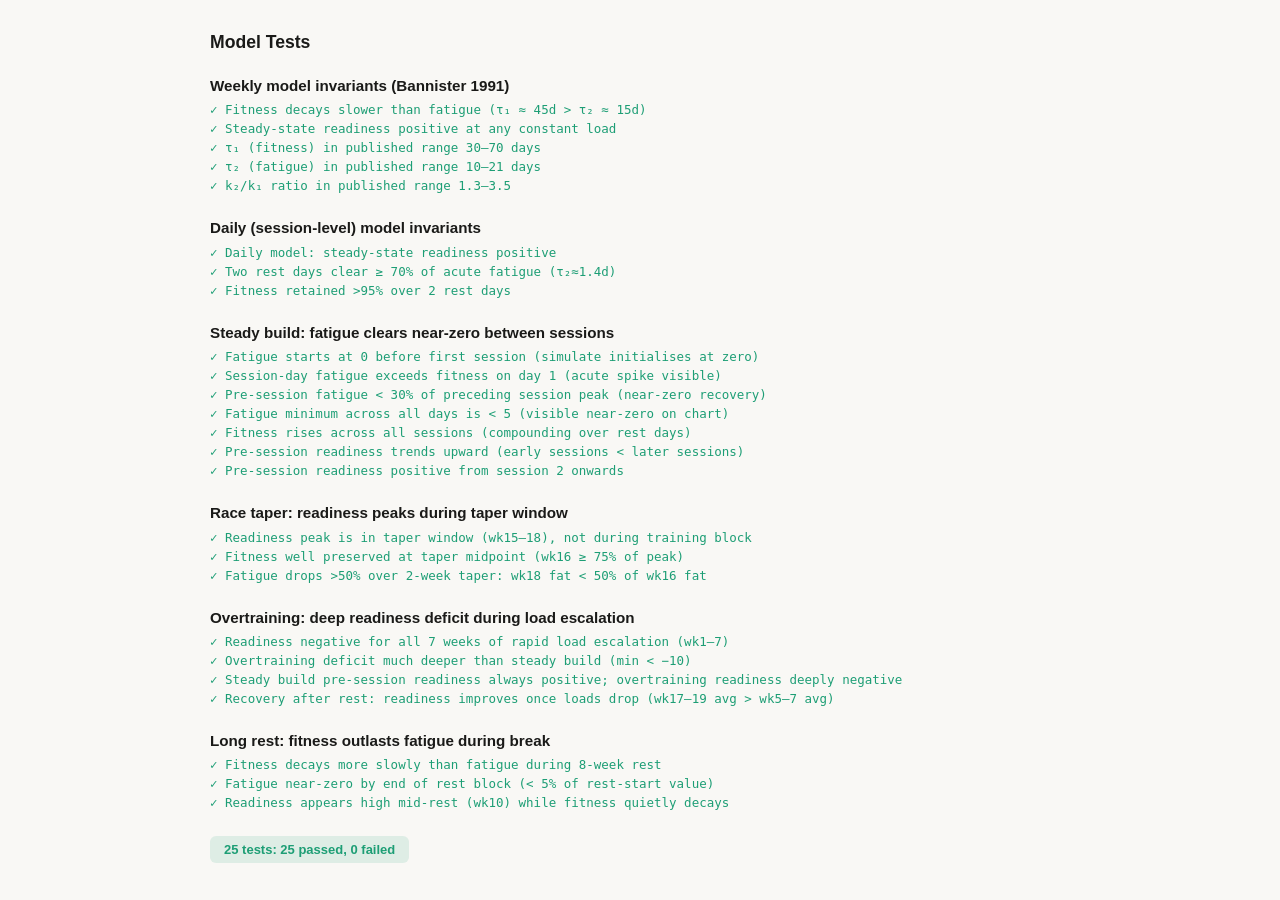
==== test/index.html @ 665fc036 "move test to visual" ====
<!DOCTYPE html>
<html lang="en">
<head>
  <meta charset="UTF-8">
  <meta name="viewport" content="width=device-width, initial-scale=1.0">
  <title>BIR – Model Tests</title>
  <link rel="stylesheet" href="../css/style.css">
</head>
<body>
  <div class="page-wrap">
    <h2>Model Tests</h2>
    <div id="test-results"></div>
  </div>
  <script type="module" src="test.js"></script>
</body>
</html>
---- css/style.css ----
*, *::before, *::after { box-sizing: border-box; margin: 0; padding: 0; }

body {
  font-family: -apple-system, BlinkMacSystemFont, "Segoe UI", Roboto, sans-serif;
  background: #f9f8f5;
  color: #1a1a18;
  padding: 2rem 1rem;
}

@media (prefers-color-scheme: dark) {
  body { background: #1a1918; color: #e0ded4; }
}

.page-wrap {
  max-width: 860px;
  margin: 0 auto;
}

h2 {
  font-size: 1.1rem;
  font-weight: 600;
  margin-bottom: 1.25rem;
  color: inherit;
}

.bir-wrap { padding: 0; }

.bir-scenario {
  display: flex;
  gap: 8px;
  flex-wrap: wrap;
  margin-bottom: 1.5rem;
}

.bir-btn {
  padding: 6px 14px;
  font-size: 13px;
  border: 1px solid #d4d2ca;
  border-radius: 6px;
  background: #fff;
  color: #1a1a18;
  cursor: pointer;
  transition: background .15s;
}
.bir-btn:hover { background: #f0eeea; }
.bir-btn.active {
  background: #e8f2fd;
  color: #1a5fa8;
  border-color: #93bce8;
}

@media (prefers-color-scheme: dark) {
  .bir-btn { background: #2a2926; color: #e0ded4; border-color: #3a3836; }
  .bir-btn:hover { background: #333230; }
  .bir-btn.active { background: #1a3050; color: #7ab4e8; border-color: #2d5a8e; }
}

.bir-profile {
  margin-left: auto;
  display: flex;
  gap: 14px;
  align-items: center;
}

.bir-profile-label {
  display: flex;
  align-items: center;
  gap: 5px;
  font-size: 13px;
  color: #1a1a18;
  cursor: pointer;
  white-space: nowrap;
}

@media (prefers-color-scheme: dark) {
  .bir-profile-label { color: #e0ded4; }
}

.bir-legend {
  display: flex;
  gap: 20px;
  flex-wrap: wrap;
  margin-bottom: 0.75rem;
  font-size: 13px;
  color: #73726c;
  align-items: center;
}

@media (prefers-color-scheme: dark) {
  .bir-legend { color: #9c9a92; }
}

.bir-dot {
  display: inline-block;
  width: 12px;
  height: 3px;
  border-radius: 2px;
  margin-right: 6px;
  vertical-align: middle;
}

.chart-container {
  position: relative;
  width: 100%;
  height: 260px;
}

canvas#birChart { display: block; }

.bir-dot--fit  { background: #1D9E75; }
.bir-dot--fat  { background: #E24B4A; }
.bir-dot--perf { background: #378ADD; }

.bir-annotation {
  font-size: 12px;
  color: #73726c;
  margin-top: 0.5rem;
  font-style: italic;
}

@media (prefers-color-scheme: dark) {
  .bir-annotation { color: #9c9a92; }
}

.bir-events {
  margin-top: 1.5rem;
  display: grid;
  gap: 8px;
}

.bir-event {
  display: flex;
  align-items: flex-start;
  gap: 12px;
  padding: 10px 14px;
  background: #f0eeea;
  border-radius: 6px;
  border-left: 3px solid transparent;
  font-size: 13px;
}

@media (prefers-color-scheme: dark) {
  .bir-event { background: #242220; }
}

.bir-event.fit  { border-left-color: #1D9E75; }
.bir-event.fat  { border-left-color: #E24B4A; }
.bir-event.perf { border-left-color: #378ADD; }

.bir-event-week {
  font-weight: 500;
  min-width: 72px;
  color: #73726c;
  white-space: nowrap;
}

@media (prefers-color-scheme: dark) {
  .bir-event-week { color: #9c9a92; }
}

/* ── Test runner ─────────────────────────────────────────────────────────── */

.test-section {
  font-size: 0.95rem;
  font-weight: 600;
  margin: 1.5rem 0 0.4rem;
  color: inherit;
}

.test-result {
  font-family: ui-monospace, "SFMono-Regular", Menlo, monospace;
  font-size: 12.5px;
  padding: 2px 0;
}

.test-pass { color: #1D9E75; }
.test-fail { color: #E24B4A; font-weight: 500; }

.test-detail {
  display: block;
  margin-left: 1.5rem;
  font-size: 11.5px;
  opacity: 0.75;
}

.test-summary {
  display: inline-block;
  margin-top: 1.5rem;
  font-size: 13px;
  font-weight: 600;
  padding: 6px 14px;
  border-radius: 6px;
}

.test-summary.test-pass { background: rgba(29,158,117,0.12); color: #1D9E75; }
.test-summary.test-fail { background: rgba(226,75,74,0.12);  color: #E24B4A; }
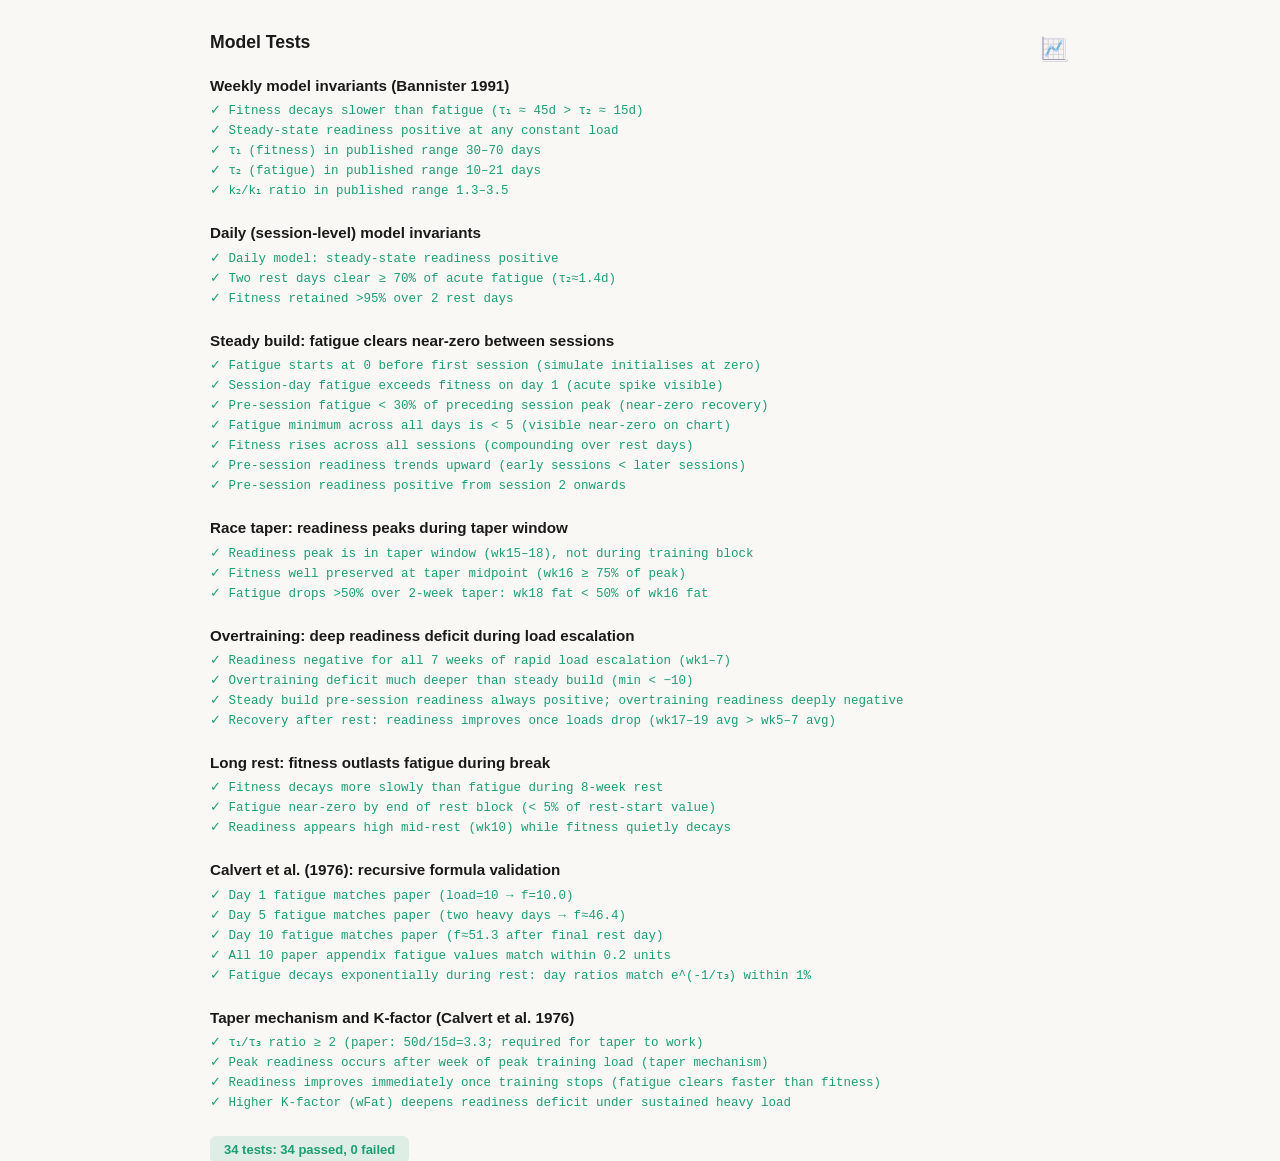
==== commit 8e948251: "link from test to app" ====
--- a/test/index.html
+++ b/test/index.html
@@ -8,6 +8,9 @@
 </head>
 <body>
   <div class="page-wrap">
+    <div class="test-links">
+      <a href="../index.html"><img src="../img/app.png" alt="Back to app"></a>
+    </div>
     <h2>Model Tests</h2>
     <div id="test-results"></div>
   </div>
--- a/css/style.css
+++ b/css/style.css
@@ -14,7 +14,26 @@
 .page-wrap {
   max-width: 860px;
   margin: 0 auto;
-}
+  position: relative;
+}
+
+.test-links {
+  position: absolute;
+  top: 0;
+  right: 0;
+  display: flex;
+  gap: 8px;
+}
+
+.test-links img {
+  display: block;
+  width: 32px;
+  height: 32px;
+  opacity: 0.6;
+  transition: opacity .15s;
+}
+
+.test-links a:hover img { opacity: 1; }
 
 h2 {
   font-size: 1.1rem;
